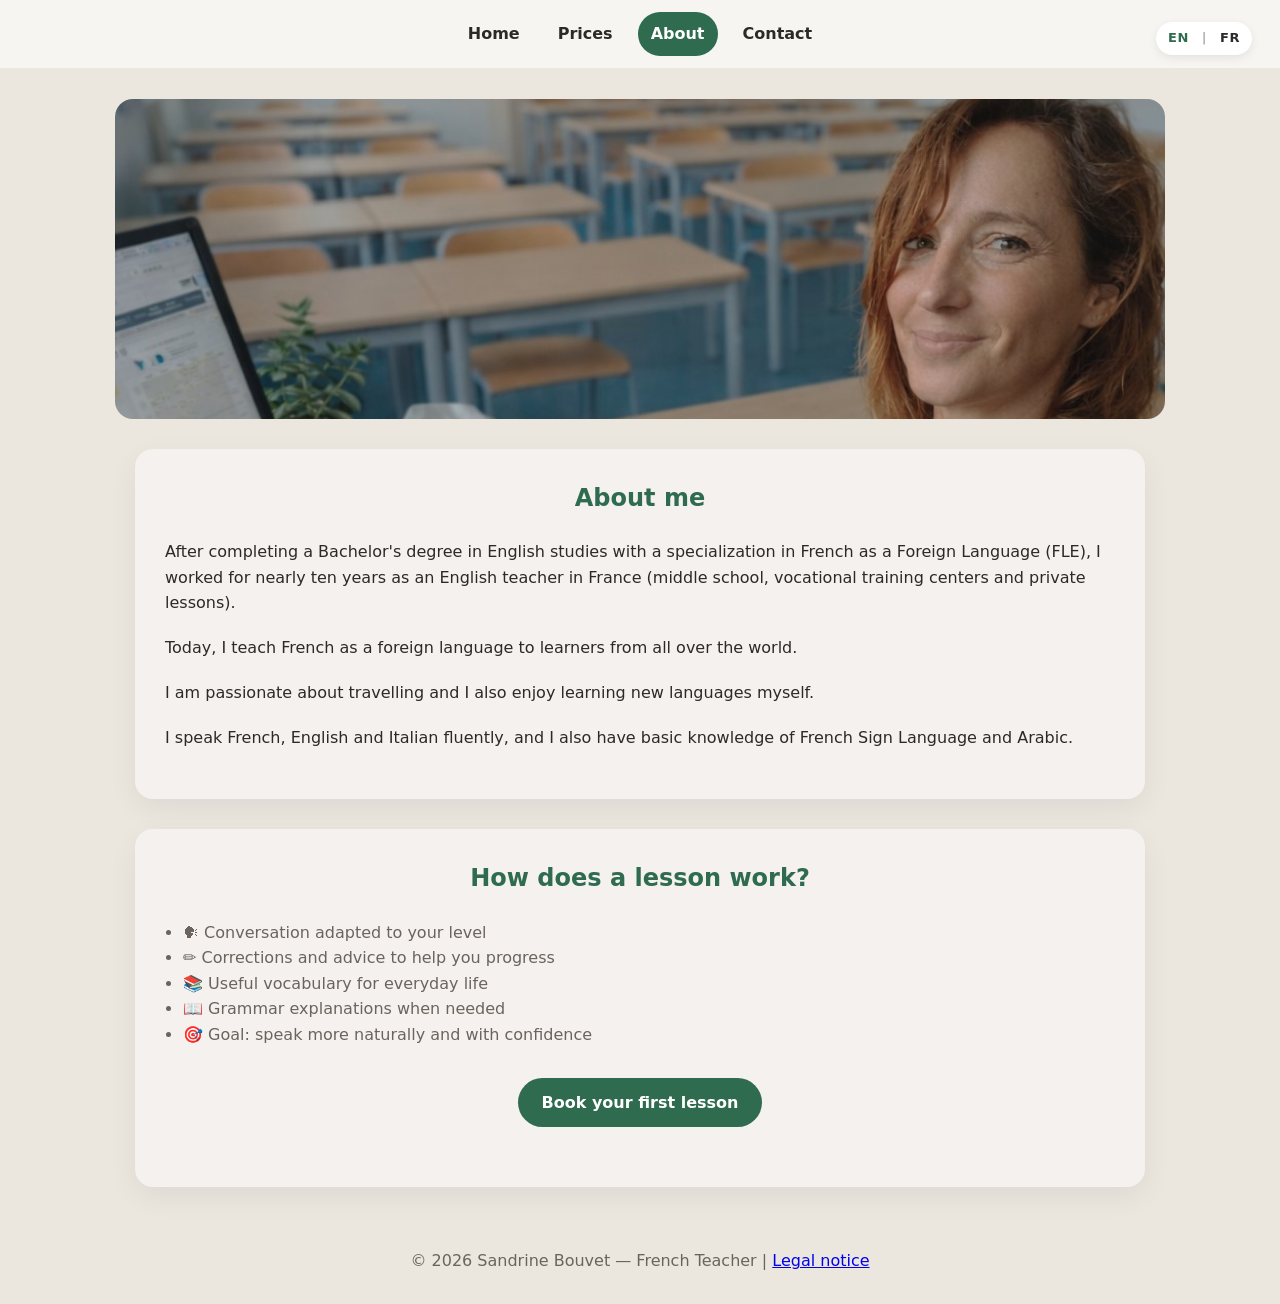
==== about.html @ 5d22eb15 "Update about.html" ====
<!DOCTYPE html>
<html lang="en">
<head>
<meta charset="UTF-8">
<meta name="viewport" content="width=device-width, initial-scale=1.0">
<title>About — Sandrine Bouvet</title>
<link rel="stylesheet" href="style.css">
</head>

<body>
<div style="position:fixed; top:22px; right:28px; z-index:9999; background:white; padding:6px 12px; border-radius:18px; box-shadow:0 3px 10px rgba(0,0,0,0.08); font-size:13px; font-weight:600; letter-spacing:0.5px;">
  <a href="about.html" style="text-decoration:none; color:#2f6b4f; margin-right:8px;">EN</a>
  <span style="color:#aaa;">|</span>
  <a href="apropos-fr.html" style="text-decoration:none; color:#2c2a28; margin-left:8px;">FR</a>
</div>
<nav>
<div class="container navbar">
<a href="index.html">Home</a>
<a href="prices.html">Prices</a>
<a class="active" href="about.html">About</a>
<a href="contact.html">Contact</a>
</div>
</nav>

<div style="display:flex; justify-content:center; margin-top:30px; margin-bottom:30px;">
<div style="width:1050px; max-width:90%; height:320px; overflow:hidden; border-radius:18px;">
<img src="aproposbandeau2.jpg" alt="Sandrine Bouvet teaching"
style="width:100%; height:200%; object-fit:cover; object-position:50% 20%;">
</div>
</div>

<main class="container">

<div class="card">

<h2>About me</h2>

<p>After completing a Bachelor's degree in English studies with a specialization in French as a Foreign Language (FLE), I worked for nearly ten years as an English teacher in France (middle school, vocational training centers and private lessons).</p>

<p>Today, I teach French as a foreign language to learners from all over the world.</p>

<p>I am passionate about travelling and I also enjoy learning new languages myself.</p>

<p>I speak French, English and Italian fluently, and I also have basic knowledge of French Sign Language and Arabic.</p>

</div>

<div class="card">

<h2>How does a lesson work?</h2>

<ul>
<li>🗣 Conversation adapted to your level</li>
<li>✏️ Corrections and advice to help you progress</li>
<li>📚 Useful vocabulary for everyday life</li>
<li>📖 Grammar explanations when needed</li>
<li>🎯 Goal: speak more naturally and with confidence</li>
</ul>

<a href="https://calendly.com/sandrine-bouvet/french-conversation-session" target="_blank" class="bouton">
Book your first lesson
</a>

</div>

</main>

<footer>
© 2026 Sandrine Bouvet — French Teacher |
<a href="mentions-legales.html">Legal notice</a>
</footer>

</body>
</html>
---- style.css ----
:root{
  --bg:#f8f6f2;
  --text:#2c2a28;
  --muted:#6b645e;
  --accent:#2f6b4f;
  --accent-soft:#e7efe9;
  --border:#ebe6df;
  --card:#ffffff;
}

*{box-sizing:border-box;}
body{
  margin:0;
  font-family: system-ui, -apple-system, Segoe UI, Roboto, sans-serif;
  background:var(--bg);
  color:var(--text);
  line-height:1.6;
}

.container{max-width:1050px;margin:auto;padding:0 20px;}

header{
  padding:15px 0 10px;
  text-align:center;
}

.badge{
  display:inline-block;
  background:var(--accent-soft);
  color:var(--accent);
  padding:6px 14px;
  border-radius:30px;
  font-weight:600;
  margin-bottom:16px;
  font-size:0.95rem;
}

h1{
  font-size:2.6rem;
  margin:0 0 10px;
  letter-spacing:-1px;
}

.subtitle{
  font-size:1.12rem;
  color:var(--muted);
  margin:0;
}

nav{
  position: sticky;
  top: 0;
  background: rgba(248,246,242,0.95);
  backdrop-filter: blur(8px);
  border-bottom: 1px solid var(--border);
  z-index: 10;
}

.navbar{
  display:flex;
  gap:12px;
  justify-content:center;
  flex-wrap:wrap;
  padding:12px 0;
}

.navbar a{
  text-decoration:none;
  font-weight:700;
  color:var(--text);
  padding:8px 12px;
  border-radius:999px;
  border: 1px solid transparent;
}

.navbar a:hover{
  border-color: var(--border);
  background: white;
}

.navbar a.active{
  background: var(--accent);
  color: white;
  border-color: transparent;
}

main{padding: 5px 0 50px;}

.card{
  background: #f4f1ee;
  border-radius: 18px;
  padding: 30px;
  margin-bottom: 30px;
  box-shadow: 0 10px 30px rgba(0,0,0,0.06);
}

h2{margin:0 0 10px; font-size:1.5rem;}
p{margin: 10px 0;}
ul{margin: 10px 0 0; padding-left:18px; color: var(--muted);}
strong{color: var(--text);}

.cta{
  display:flex;
  gap:10px;
  justify-content:center;
  flex-wrap:wrap;
  margin-top:18px;
}

.btn{
  display:inline-block;
  padding:12px 18px;
  border-radius:999px;
  text-decoration:none;
  font-weight:700;
  border:1px solid var(--border);
  background:white;
  color:var(--text);
}

.btn.primary{
  background:var(--accent);
  color:white;
  border-color:transparent;
}

.btn:hover{filter: brightness(0.98);}
.btn.primary:hover{filter: brightness(0.95);}

footer{
  text-align:center;
  padding:30px;
  color:var(--muted);
  border-top: 1px solid var(--border);
}

/* Centrer uniquement les titres de la page À propos */
/* Titres dans les cartes : pas de marge en haut */
.card h2{
  text-align: center;
  margin-top: 0;
}

body{
  background-color: #ebe7df;
}

h2{
  color: #2f6b4f;
}

h2{
  color: #2f6b4f;
  position: relative;
  padding-bottom: 12px;
}

h2{
  color: #2f6b4f;
  margin-top: 40px;
  margin-bottom: 2px;
  font-weight: 600;
}

nav{
  margin-bottom: 15px;
}

#tarifs .card {
  text-align: center;
}

.price-value {
  font-size: 22px;
  font-weight: 700;
}

.tax-box{
  background:#7b5e45;
  color:#fff;
  padding:25px;
  border-radius:16px;
  margin-top:40px;
  text-align:center;
}

.callout{
  background:#c8a98f;
  color:#fff;
  padding:25px;
  border-radius:16px;
  margin-top:40px;
}

.box {
  text-align: center;
}

.box ul {
  display: inline-block;
  text-align: left;
}
.badge{
  display: block;
  width: fit-content;
  margin: 4px auto 16px;
}

p {
  margin-bottom: 1.2em;
  line-height: 1.6;
}
.bouton {
  background-color: #2f6b4f;
  color: white;
  padding: 12px 24px;
  text-decoration: none;
  border-radius: 30px;
  display: block;
  width: fit-content;
  margin: 30px auto;
  font-weight: 600;
}

.contact-card{
  max-width: 800px;
  margin: 10px auto 40px;
  background: #fff;
  padding: 50px 40px;
  border-radius: 24px;
  box-shadow: 0 8px 24px rgba(0,0,0,0.05);
  text-align: center;
}

.contact-card h2{
  margin-bottom: 15px;
}

.contact-intro{
  color: #666;
  font-size: 1.05rem;
  line-height: 1.6;
  margin-bottom: 30px;
}

.contact-details{
  margin-bottom: 30px;
}

.contact-details p{
  margin: 12px 0;
  font-size: 1.05rem;
}

.contact-details a{
  color: #2f6b4f;
  text-decoration: none;
}

.contact-details a:hover{
  text-decoration: underline;
}

.contact-buttons{
  display: flex;
  justify-content: center;
  gap: 20px;
  flex-wrap: wrap;
}

.page-contact{
  padding: 1px 20px 60px;
}

.contact-card{
  max-width: 760px;
  margin: 10px auto 40px;
  background: #fff;
  padding: 36px 40px 50px;
  border-radius: 24px;
  box-shadow: 0 8px 24px rgba(0,0,0,0.05);
  text-align: center;
}

.contact-card h2{
  margin-bottom: 12px;
}

.contact-intro{
  color: #6b645e;
  font-size: 1.05rem;
  line-height: 1.6;
  margin-bottom: 30px;
}

.contact-form{
  display: flex;
  flex-direction: column;
  gap: 16px;
}

.contact-form input,
.contact-form textarea{
  width: 100%;
  padding: 14px 16px;
  border: 1px solid #d8d2cb;
  border-radius: 14px;
  font-size: 1rem;
  font-family: inherit;
  background: #fcfbf9;
  box-sizing: border-box;
}

.contact-form input:focus,
.contact-form textarea:focus{
  outline: none;
  border-color: #7fb3a1;
  box-shadow: 0 0 0 3px rgba(127,179,161,0.15);
}

.contact-form textarea{
  resize: vertical;
  min-height: 140px;
}

.contact-buttons{
  margin-top: 24px;
}

.btn.secondary{
  display: inline-block;
}

button.btn{
background:var(--accent);
  color: white;
  border: none;
  cursor: pointer;
}

button.btn:hover{
  background: #6aa38f;
}

a.btn{
  display: inline-block;
  background:var(--accent);
  color: white;
  padding: 14px 28px;
  border-radius: 28px;
  text-decoration: none;
  border: none;
  cursor: pointer;
}

a.btn:hover{
  background: #6aa38f;
}

.contact-buttons{
  margin-top:30px;
}

.btn:hover{
  opacity:0.9;
}

body.contact-page header{
  padding: 20px 0 10px;
}

body.contact-page main{
  padding: 8px 0 40px;
}

body.contact-page header{
  padding: 12px 0 8px;
}

body.contact-page main{
  padding: 0 0 40px;
}

.contact-card h2{
  margin-top: 0;
  margin-bottom: 12px;
}

.tarifs-grid{
  display:flex;
  gap:30px;
  justify-content:center;
  flex-wrap:wrap;
}

.tarifs-grid .card{
  flex:1;
  min-width:280px;
  max-width:450px;
}

.price-value{
  font-size:28px;
  font-weight:700;
  color:var(--text);
}
.lang-switch{
  position:fixed;
  top:20px;
  right:30px;
  font-size:14px;
  font-weight:600;
}

.lang-switch a{
  text-decoration:none;
  color:#2c2a28;
  margin-left:10px;
}
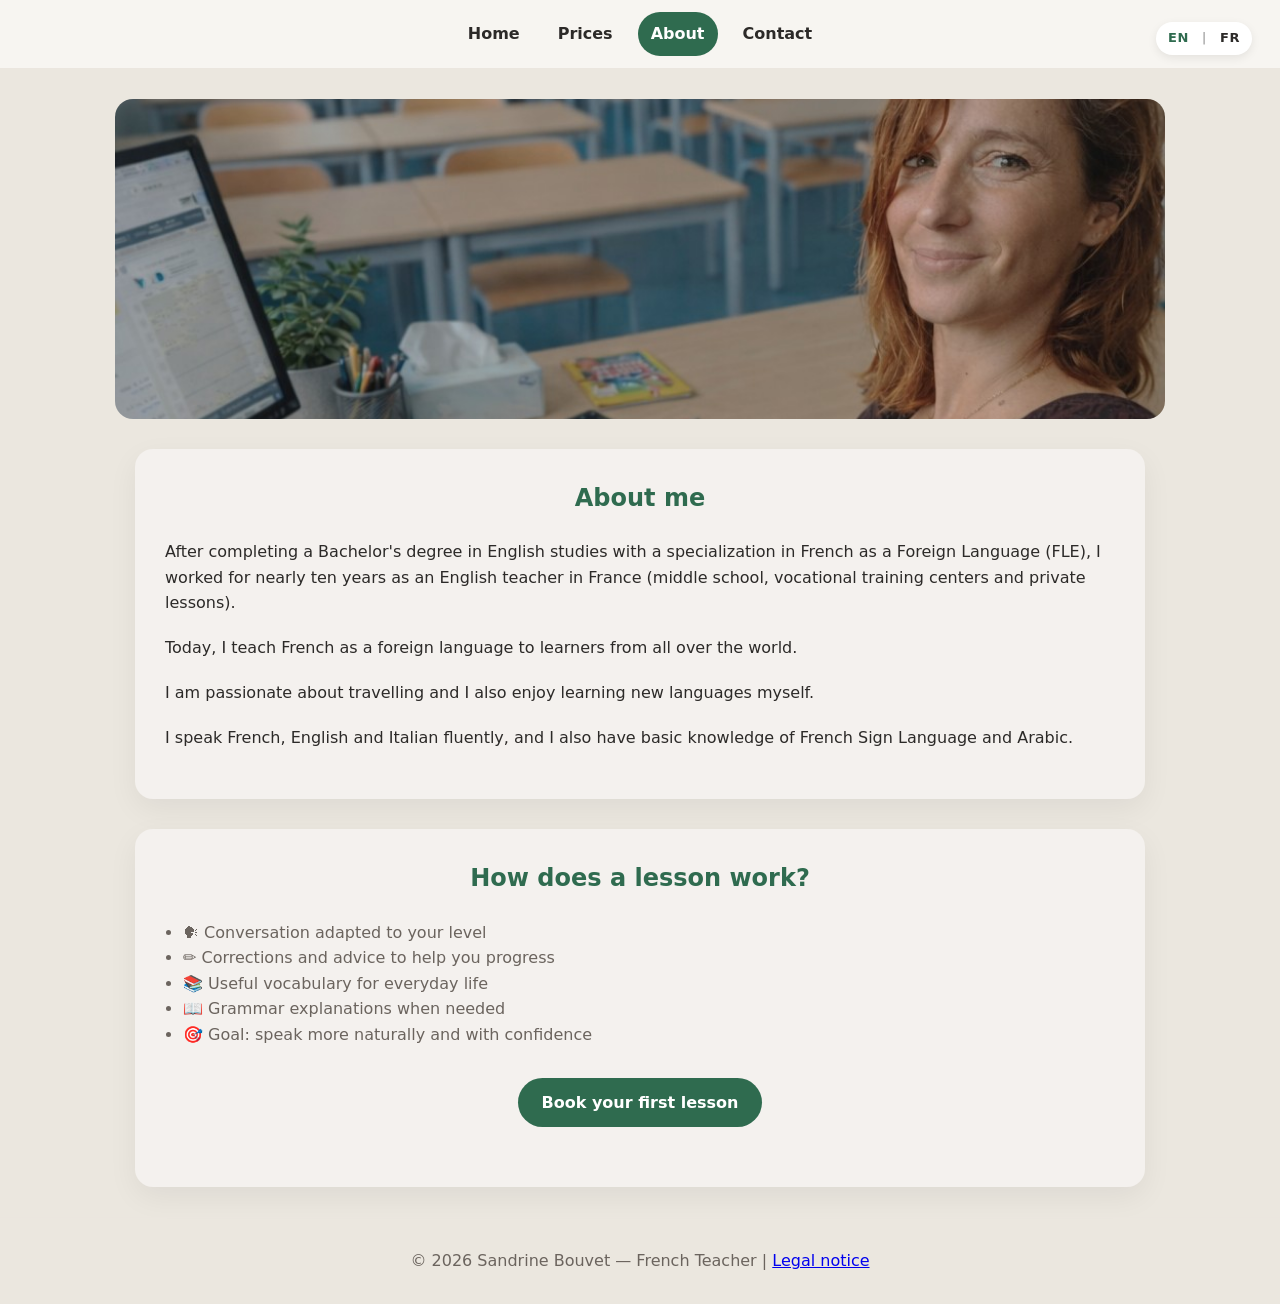
==== commit 47ff9000: "Update about.html" ====
--- a/about.html
+++ b/about.html
@@ -25,7 +25,7 @@
 <div style="display:flex; justify-content:center; margin-top:30px; margin-bottom:30px;">
 <div style="width:1050px; max-width:90%; height:320px; overflow:hidden; border-radius:18px;">
 <img src="aproposbandeau2.jpg" alt="Sandrine Bouvet teaching"
-style="width:100%; height:200%; object-fit:cover; object-position:50% 20%;">
+style="width:100%; height:200%; object-fit:cover; object-position:center;">
 </div>
 </div>
 
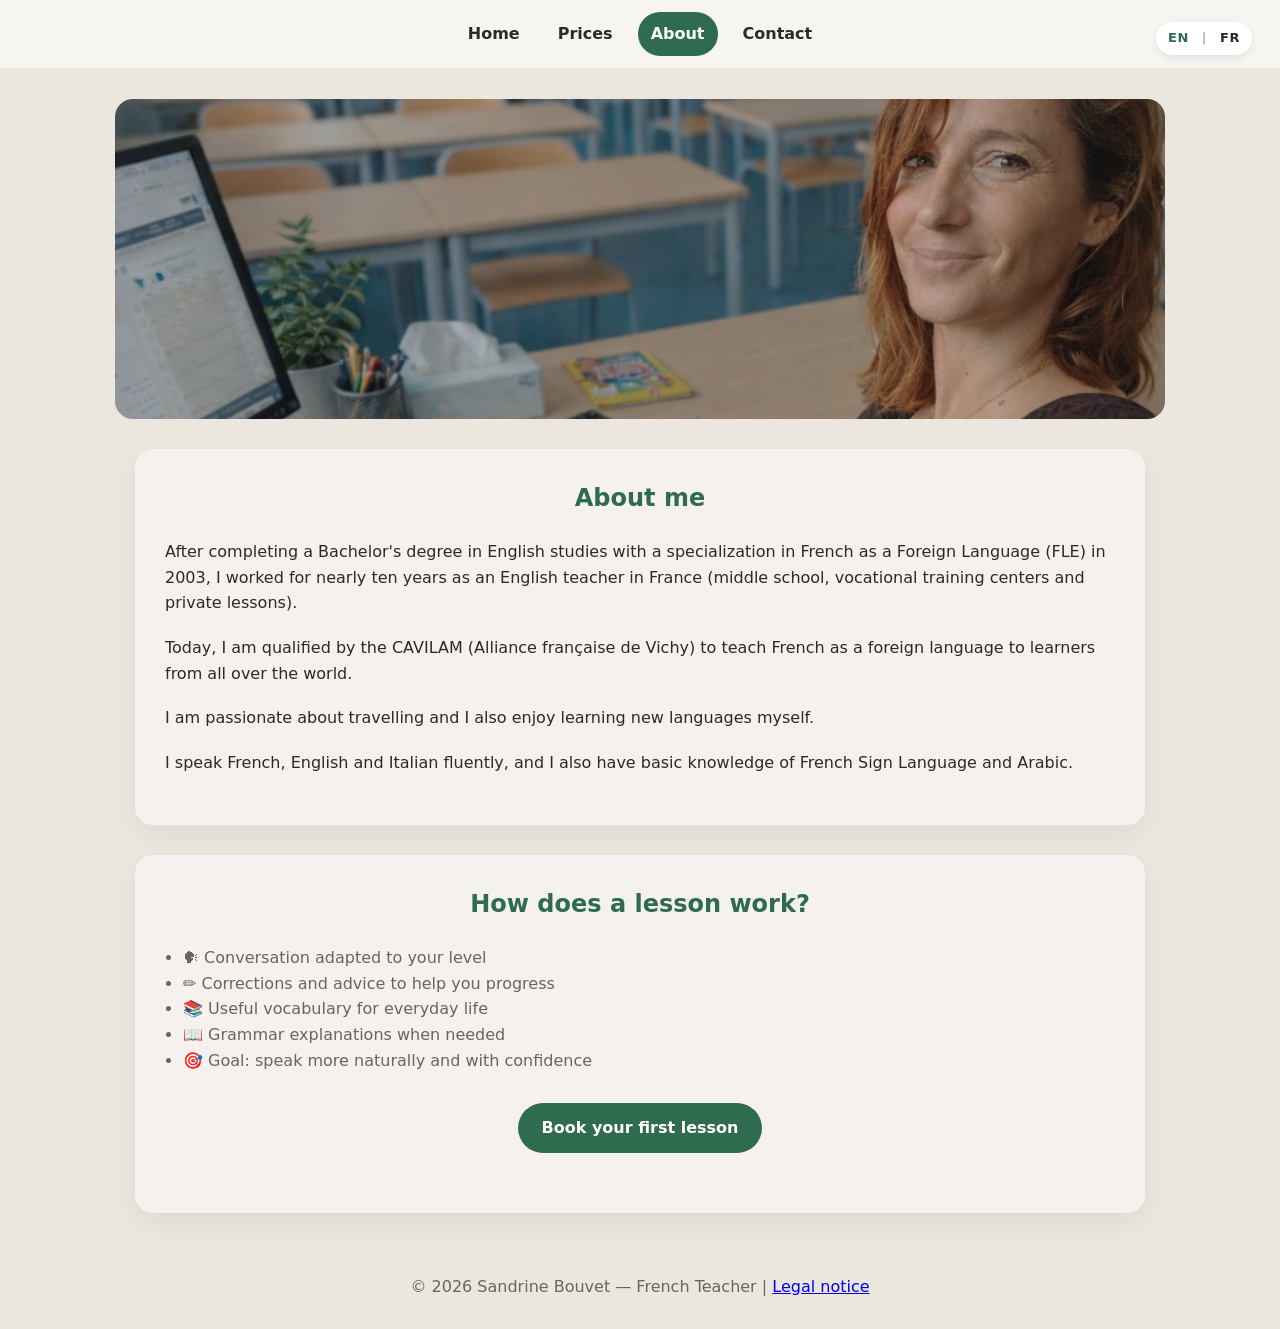
==== commit 1dda5559: "Update about.html" ====
--- a/about.html
+++ b/about.html
@@ -35,9 +35,9 @@
 
 <h2>About me</h2>
 
-<p>After completing a Bachelor's degree in English studies with a specialization in French as a Foreign Language (FLE), I worked for nearly ten years as an English teacher in France (middle school, vocational training centers and private lessons).</p>
+<p>After completing a Bachelor's degree in English studies with a specialization in French as a Foreign Language (FLE) in 2003, I worked for nearly ten years as an English teacher in France (middle school, vocational training centers and private lessons).</p>
 
-<p>Today, I teach French as a foreign language to learners from all over the world.</p>
+<p>Today, I am qualified by the CAVILAM (Alliance française de Vichy) to teach French as a foreign language to learners from all over the world.</p>
 
 <p>I am passionate about travelling and I also enjoy learning new languages myself.</p>
 
--- a/style.css
+++ b/style.css
@@ -417,4 +417,22 @@
   color:#2c2a28;
   margin-left:10px;
 }
-
+@media (max-width:768px){
+
+  img{
+    object-position:50% 10%;
+  }
+
+  .lang-switch{
+    position:static;
+    margin:0 auto 20px auto;
+    text-align:center;
+    font-size:13px;
+  }
+
+}
+
+
+
+
+
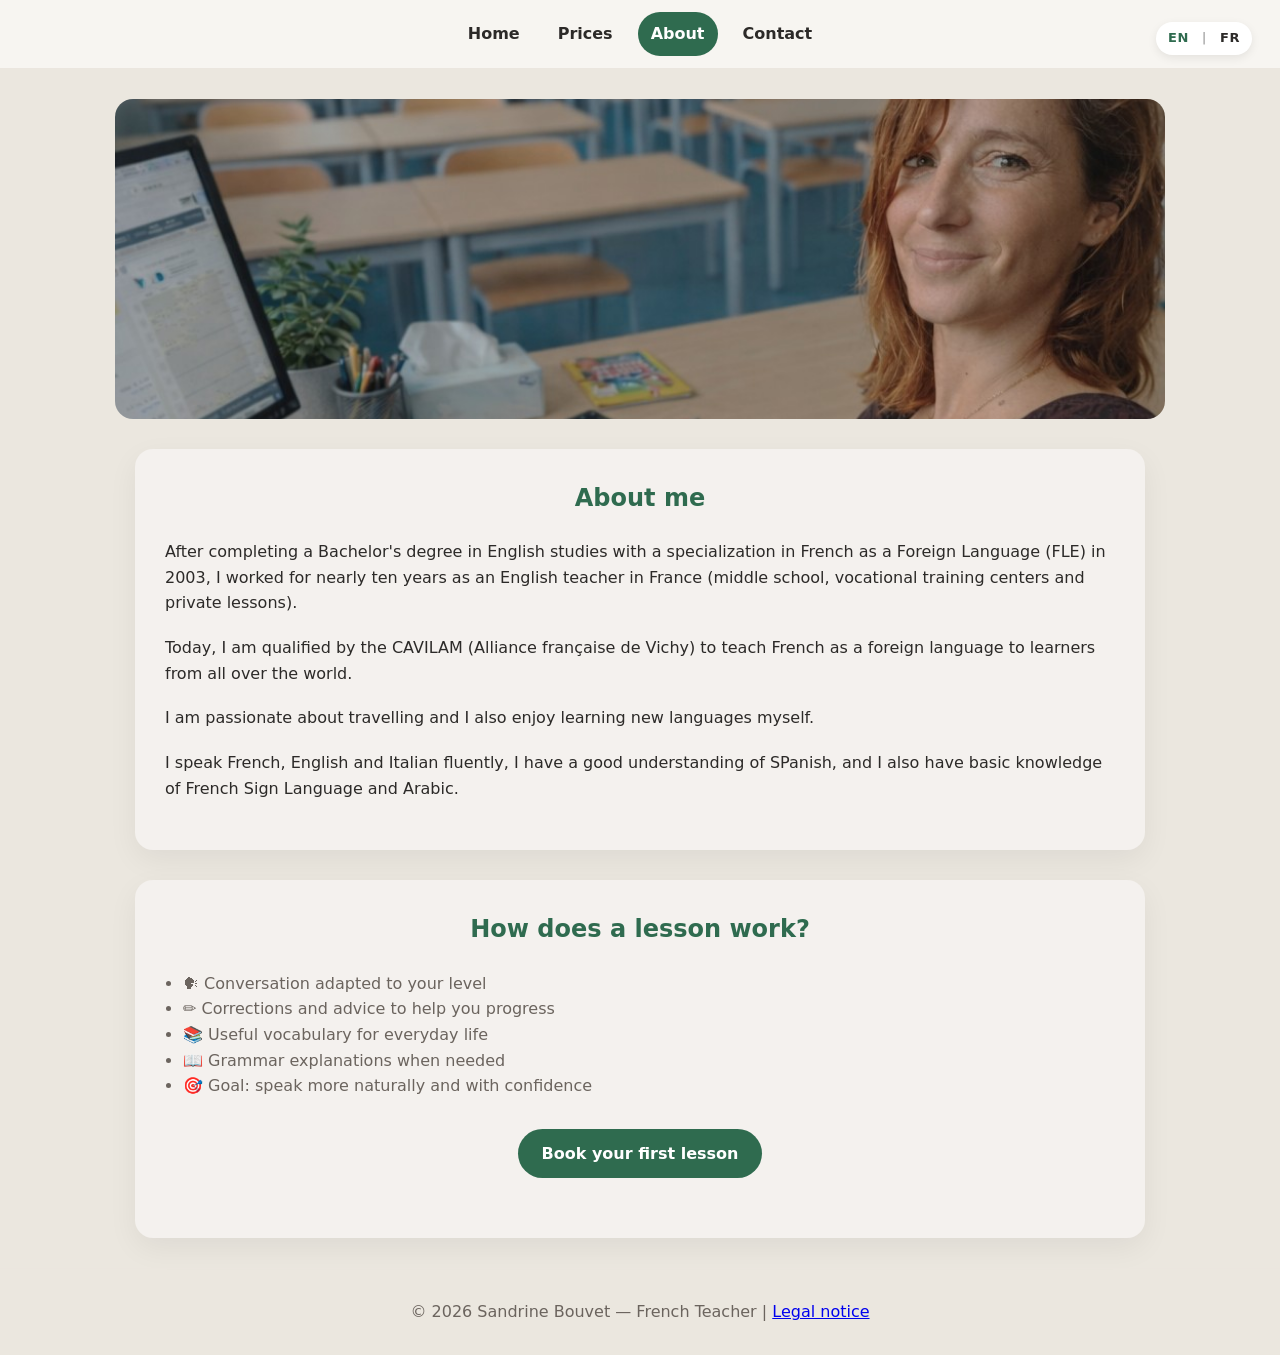
==== commit 6c400058: "Update about.html" ====
--- a/about.html
+++ b/about.html
@@ -41,7 +41,7 @@
 
 <p>I am passionate about travelling and I also enjoy learning new languages myself.</p>
 
-<p>I speak French, English and Italian fluently, and I also have basic knowledge of French Sign Language and Arabic.</p>
+<p>I speak French, English and Italian fluently, I have a good understanding of SPanish, and I also have basic knowledge of French Sign Language and Arabic.</p>
 
 </div>
 
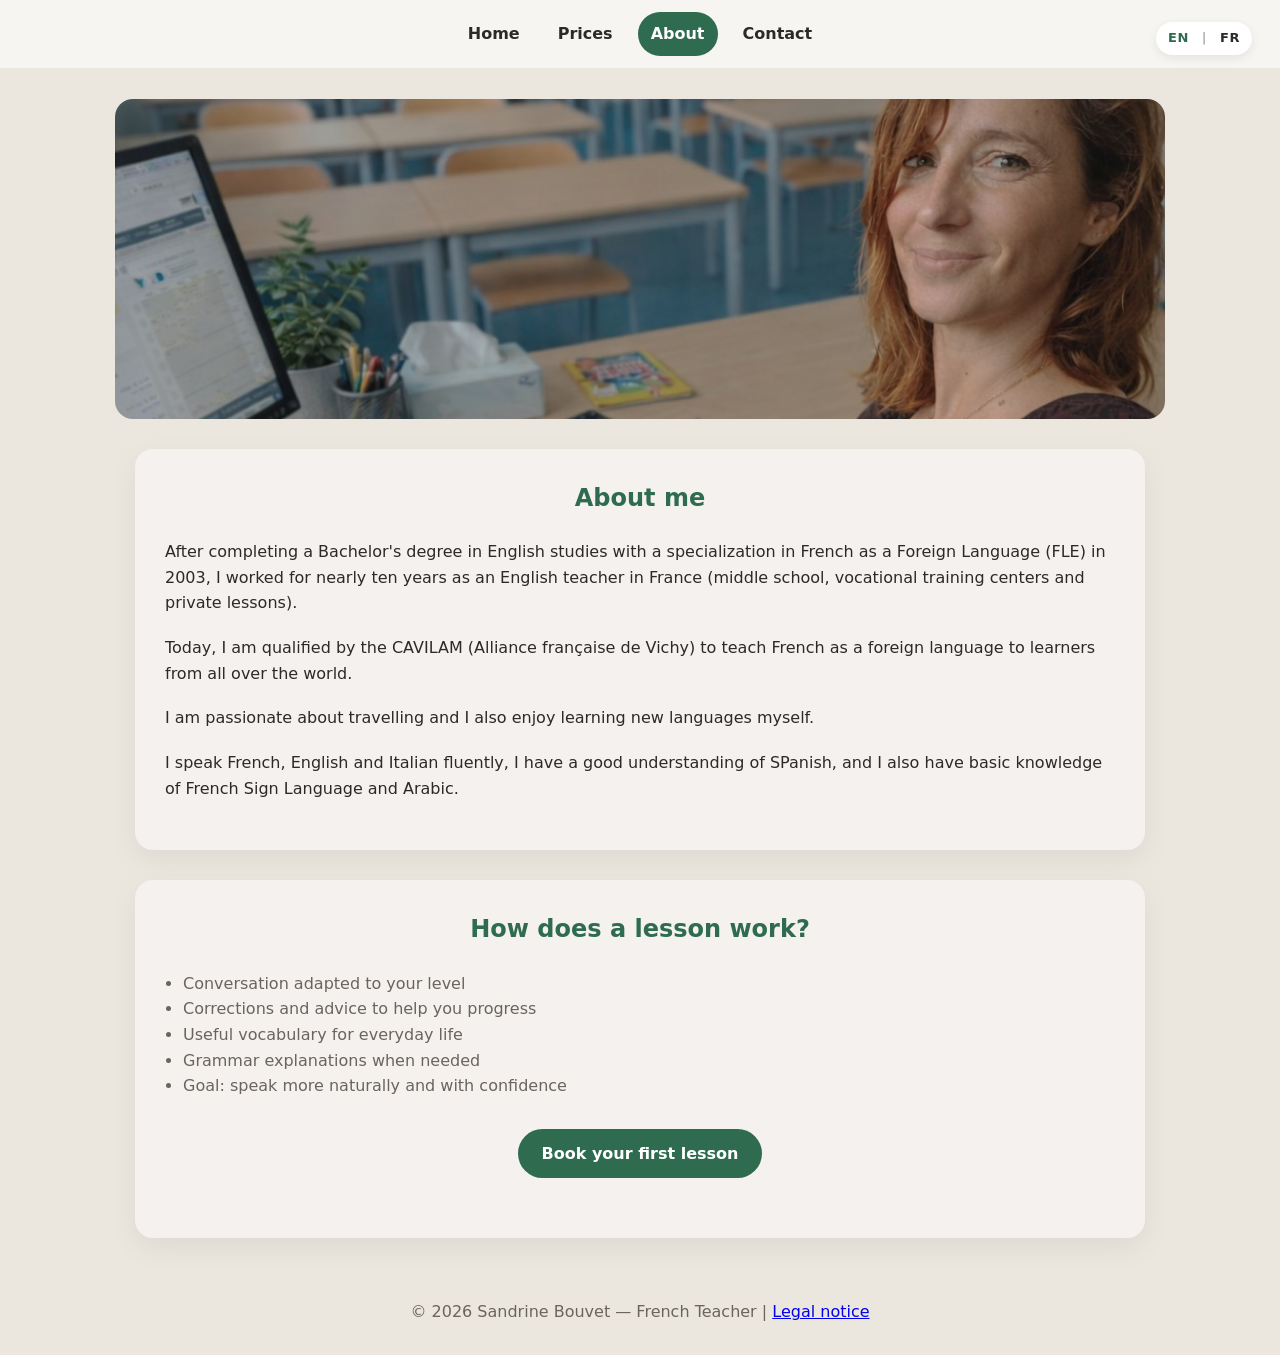
==== commit b2d511f8: "Update about.html" ====
--- a/about.html
+++ b/about.html
@@ -50,11 +50,11 @@
 <h2>How does a lesson work?</h2>
 
 <ul>
-<li>🗣 Conversation adapted to your level</li>
-<li>✏️ Corrections and advice to help you progress</li>
-<li>📚 Useful vocabulary for everyday life</li>
-<li>📖 Grammar explanations when needed</li>
-<li>🎯 Goal: speak more naturally and with confidence</li>
+<li> Conversation adapted to your level</li>
+<li> Corrections and advice to help you progress</li>
+<li> Useful vocabulary for everyday life</li>
+<li> Grammar explanations when needed</li>
+<li> Goal: speak more naturally and with confidence</li>
 </ul>
 
 <a href="https://calendly.com/sandrine-bouvet/french-conversation-session" target="_blank" class="bouton">
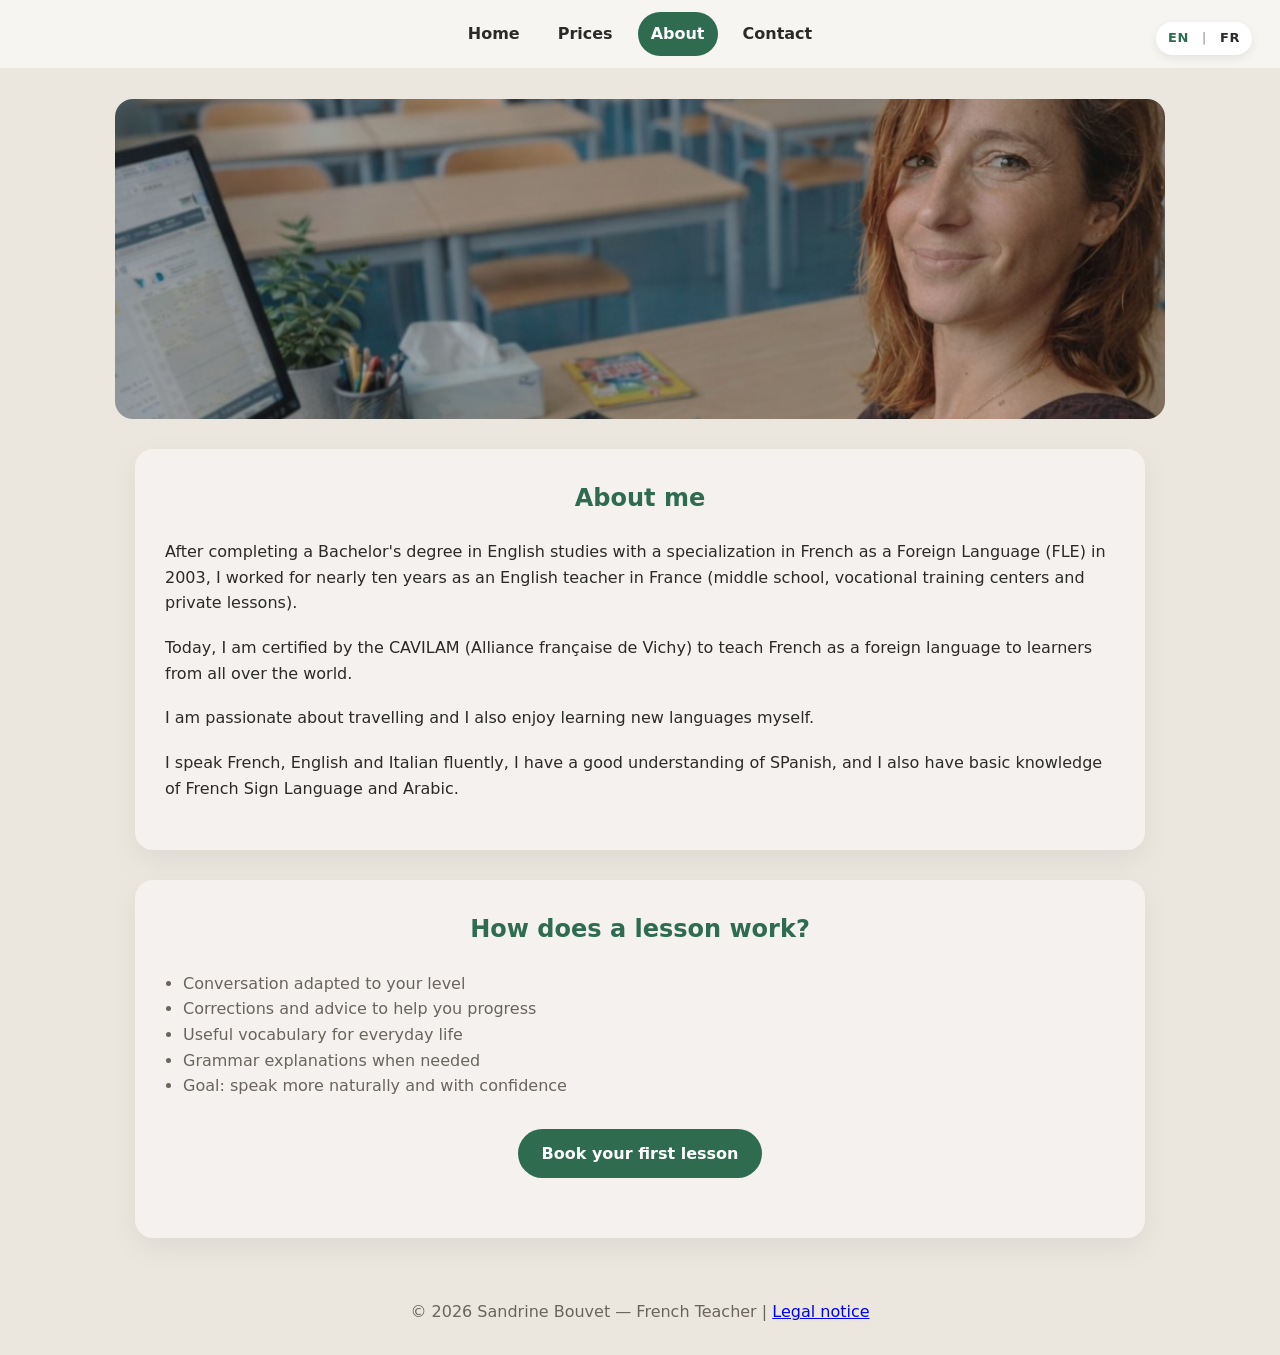
==== commit a8a75d7c: "Update about.html" ====
--- a/about.html
+++ b/about.html
@@ -37,7 +37,7 @@
 
 <p>After completing a Bachelor's degree in English studies with a specialization in French as a Foreign Language (FLE) in 2003, I worked for nearly ten years as an English teacher in France (middle school, vocational training centers and private lessons).</p>
 
-<p>Today, I am qualified by the CAVILAM (Alliance française de Vichy) to teach French as a foreign language to learners from all over the world.</p>
+<p>Today, I am certified by the CAVILAM (Alliance française de Vichy) to teach French as a foreign language to learners from all over the world.</p>
 
 <p>I am passionate about travelling and I also enjoy learning new languages myself.</p>
 
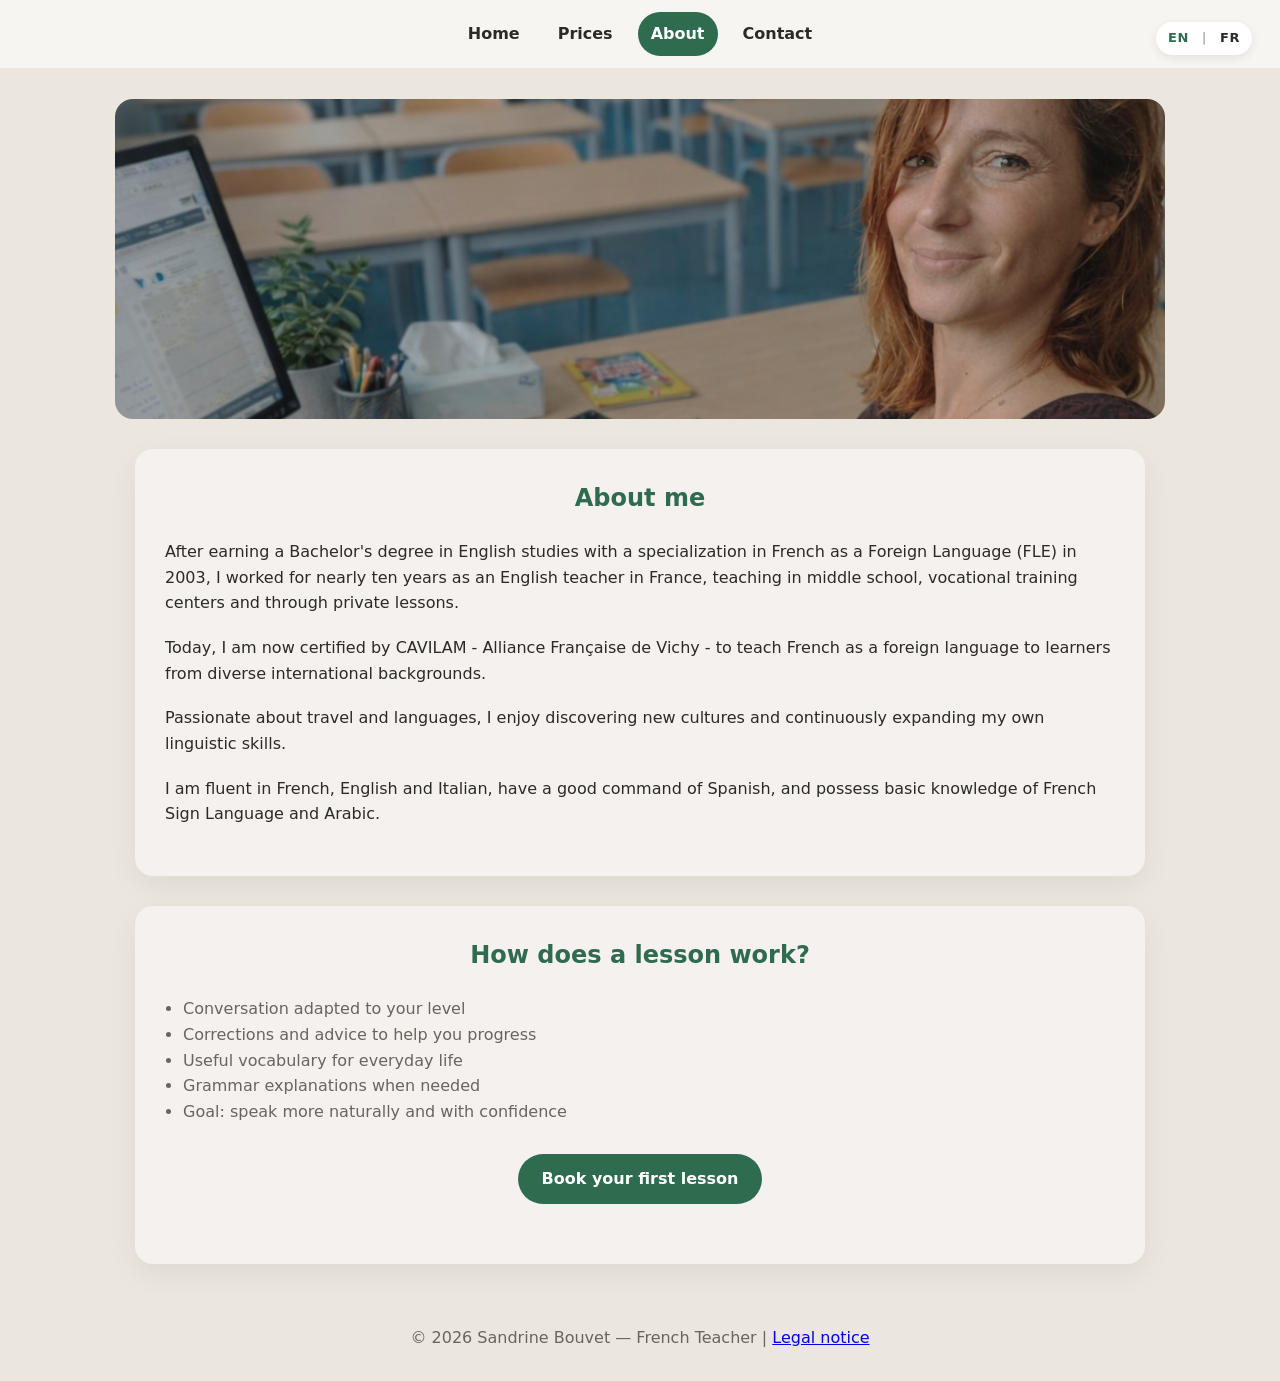
==== commit 0c9f6918: "Update about.html" ====
--- a/about.html
+++ b/about.html
@@ -35,13 +35,13 @@
 
 <h2>About me</h2>
 
-<p>After completing a Bachelor's degree in English studies with a specialization in French as a Foreign Language (FLE) in 2003, I worked for nearly ten years as an English teacher in France (middle school, vocational training centers and private lessons).</p>
+<p>After earning a Bachelor's degree in English studies with a specialization in French as a Foreign Language (FLE) in 2003, I worked for nearly ten years as an English teacher in France, teaching in middle school, vocational training centers and through private lessons.</p>
 
-<p>Today, I am certified by the CAVILAM (Alliance française de Vichy) to teach French as a foreign language to learners from all over the world.</p>
+<p>Today, I am now certified by CAVILAM - Alliance Française de Vichy - to teach French as a foreign language to learners from diverse international backgrounds.</p>
 
-<p>I am passionate about travelling and I also enjoy learning new languages myself.</p>
+<p>Passionate about travel and languages, I enjoy discovering new cultures and continuously expanding my own linguistic skills.</p>
 
-<p>I speak French, English and Italian fluently, I have a good understanding of SPanish, and I also have basic knowledge of French Sign Language and Arabic.</p>
+<p>I am fluent in French, English and Italian, have a good command of Spanish, and possess basic knowledge of French Sign Language and Arabic.</p>
 
 </div>
 
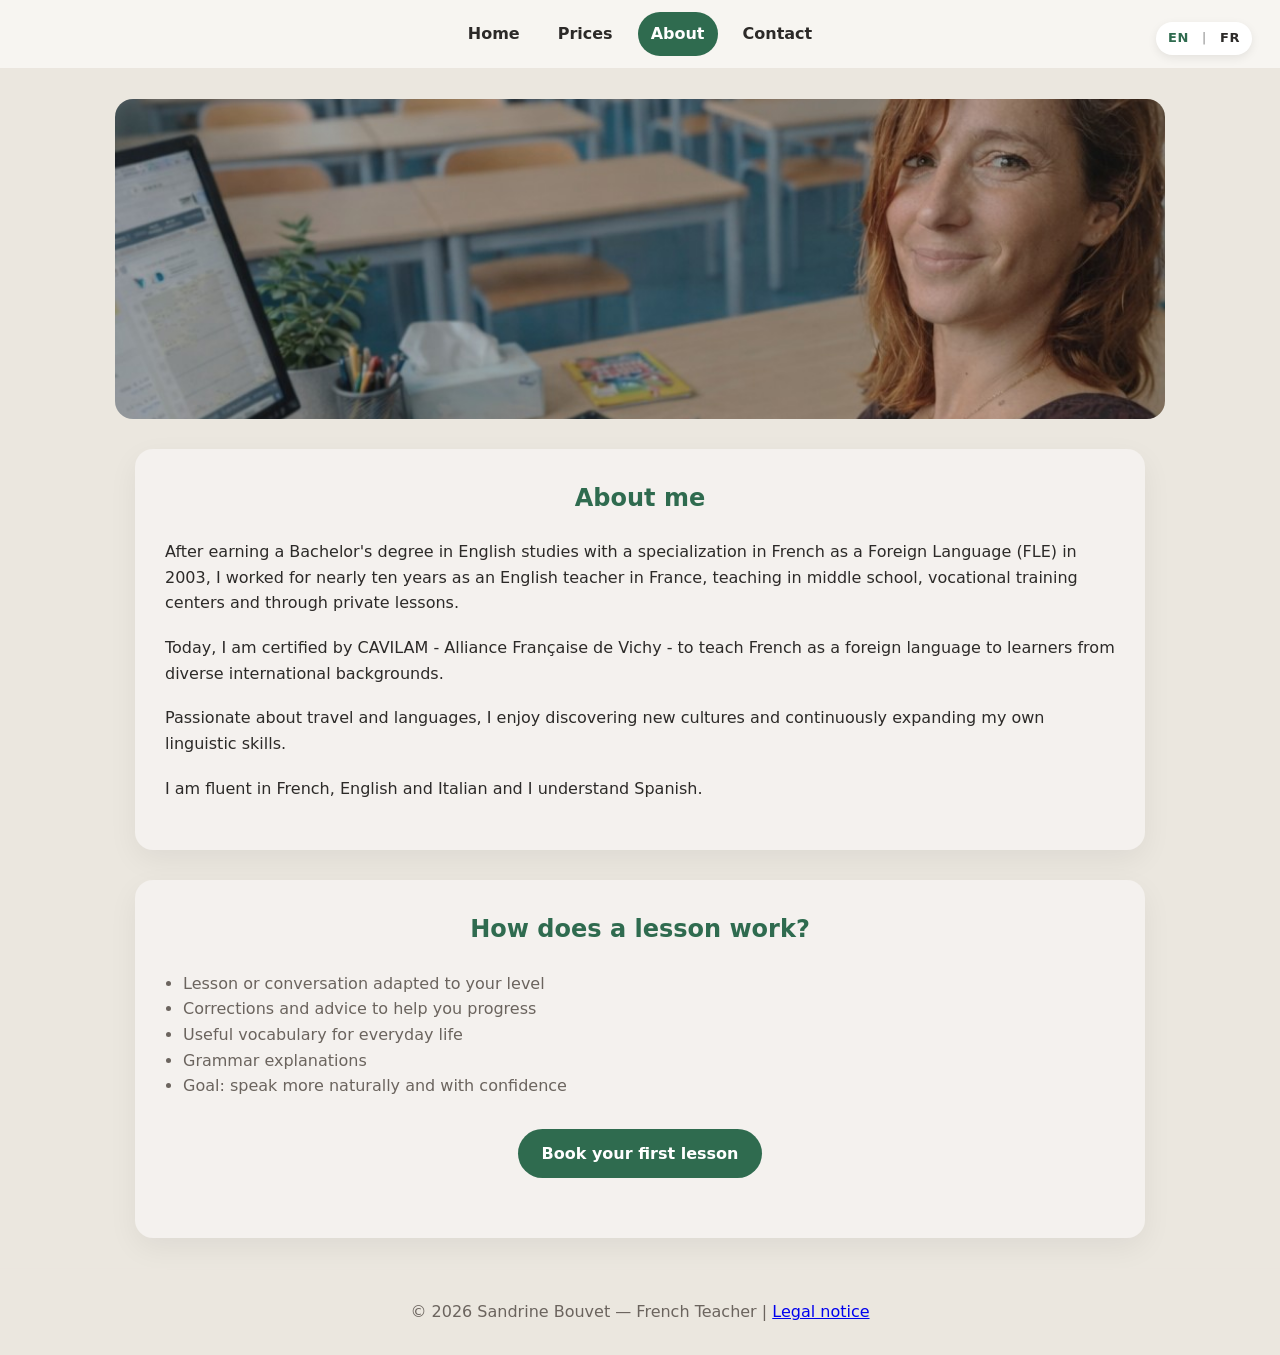
==== commit 600d0cb9: "Update about.html" ====
--- a/about.html
+++ b/about.html
@@ -37,11 +37,11 @@
 
 <p>After earning a Bachelor's degree in English studies with a specialization in French as a Foreign Language (FLE) in 2003, I worked for nearly ten years as an English teacher in France, teaching in middle school, vocational training centers and through private lessons.</p>
 
-<p>Today, I am now certified by CAVILAM - Alliance Française de Vichy - to teach French as a foreign language to learners from diverse international backgrounds.</p>
+<p>Today, I am certified by CAVILAM - Alliance Française de Vichy - to teach French as a foreign language to learners from diverse international backgrounds.</p>
 
 <p>Passionate about travel and languages, I enjoy discovering new cultures and continuously expanding my own linguistic skills.</p>
 
-<p>I am fluent in French, English and Italian, have a good command of Spanish, and possess basic knowledge of French Sign Language and Arabic.</p>
+<p>I am fluent in French, English and Italian and I understand Spanish.</p>
 
 </div>
 
@@ -50,10 +50,10 @@
 <h2>How does a lesson work?</h2>
 
 <ul>
-<li> Conversation adapted to your level</li>
+<li> Lesson or conversation adapted to your level</li>
 <li> Corrections and advice to help you progress</li>
 <li> Useful vocabulary for everyday life</li>
-<li> Grammar explanations when needed</li>
+<li> Grammar explanations</li>
 <li> Goal: speak more naturally and with confidence</li>
 </ul>
 
